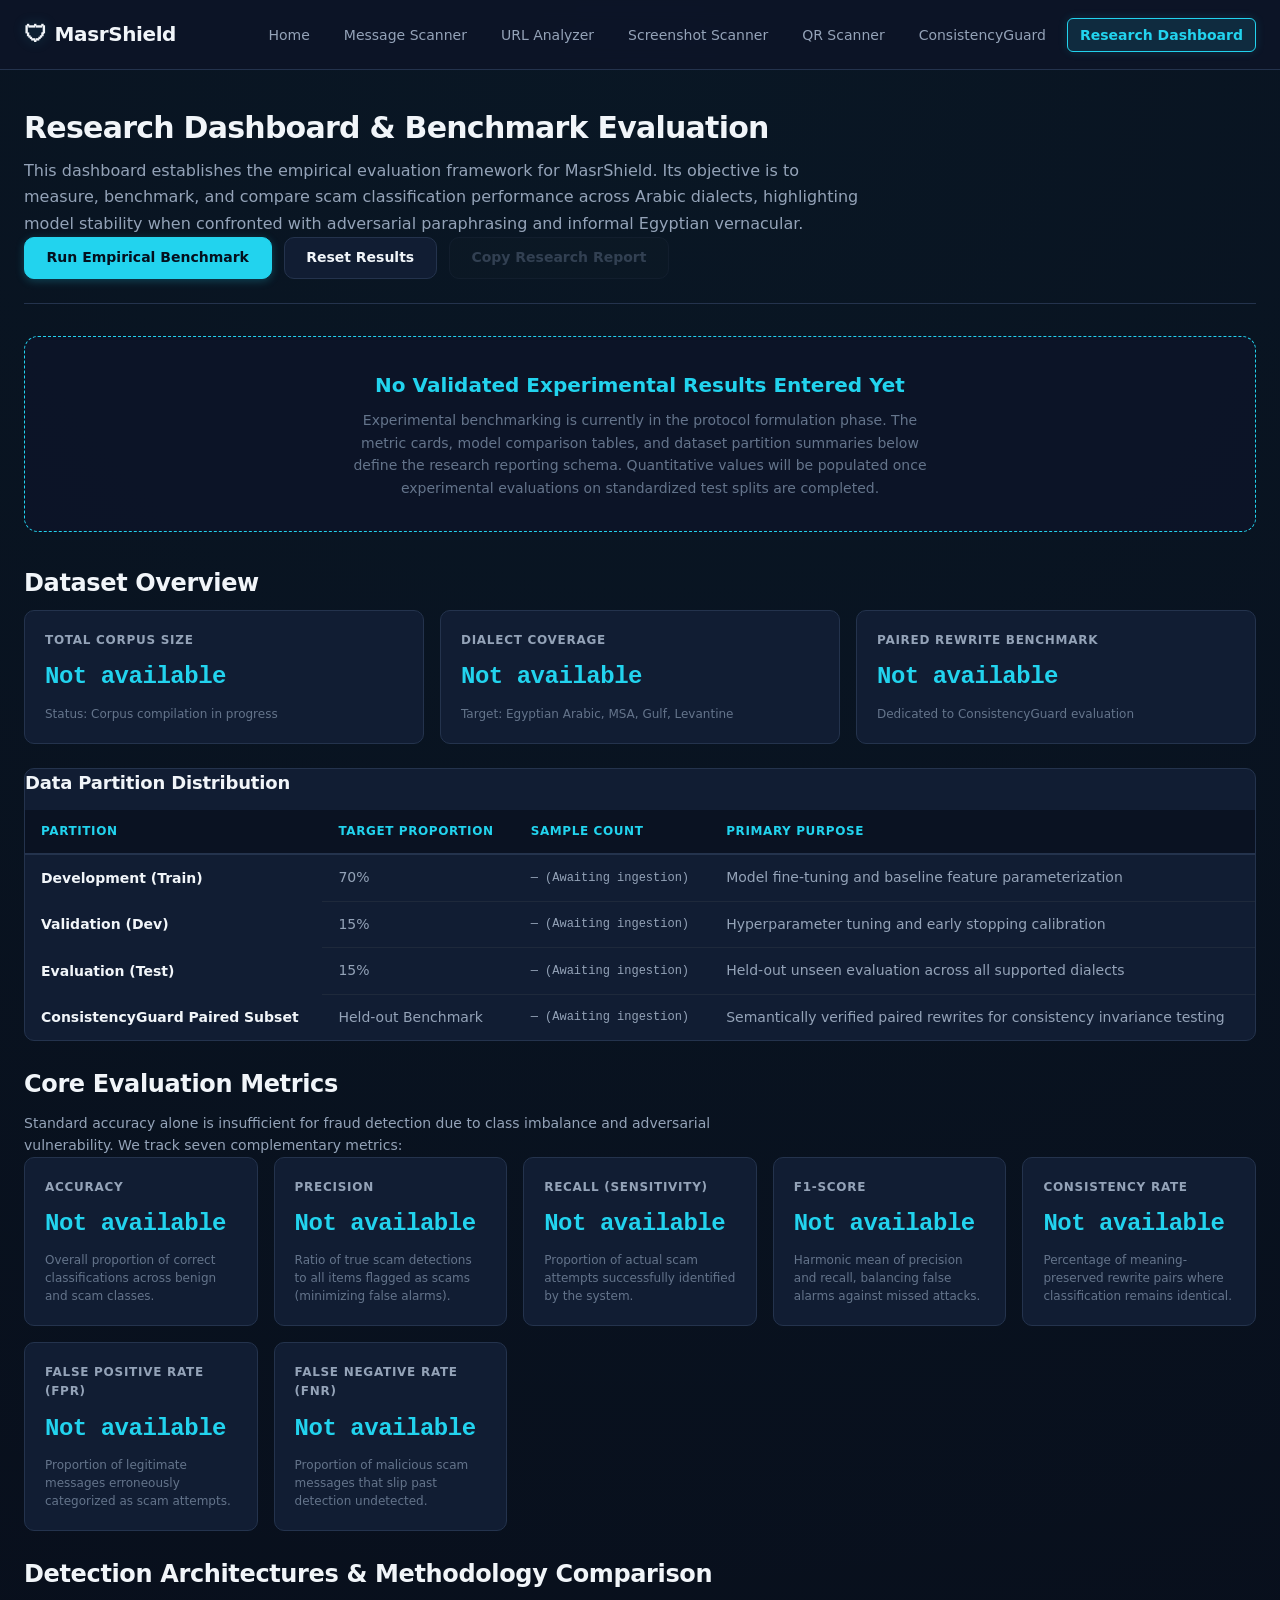
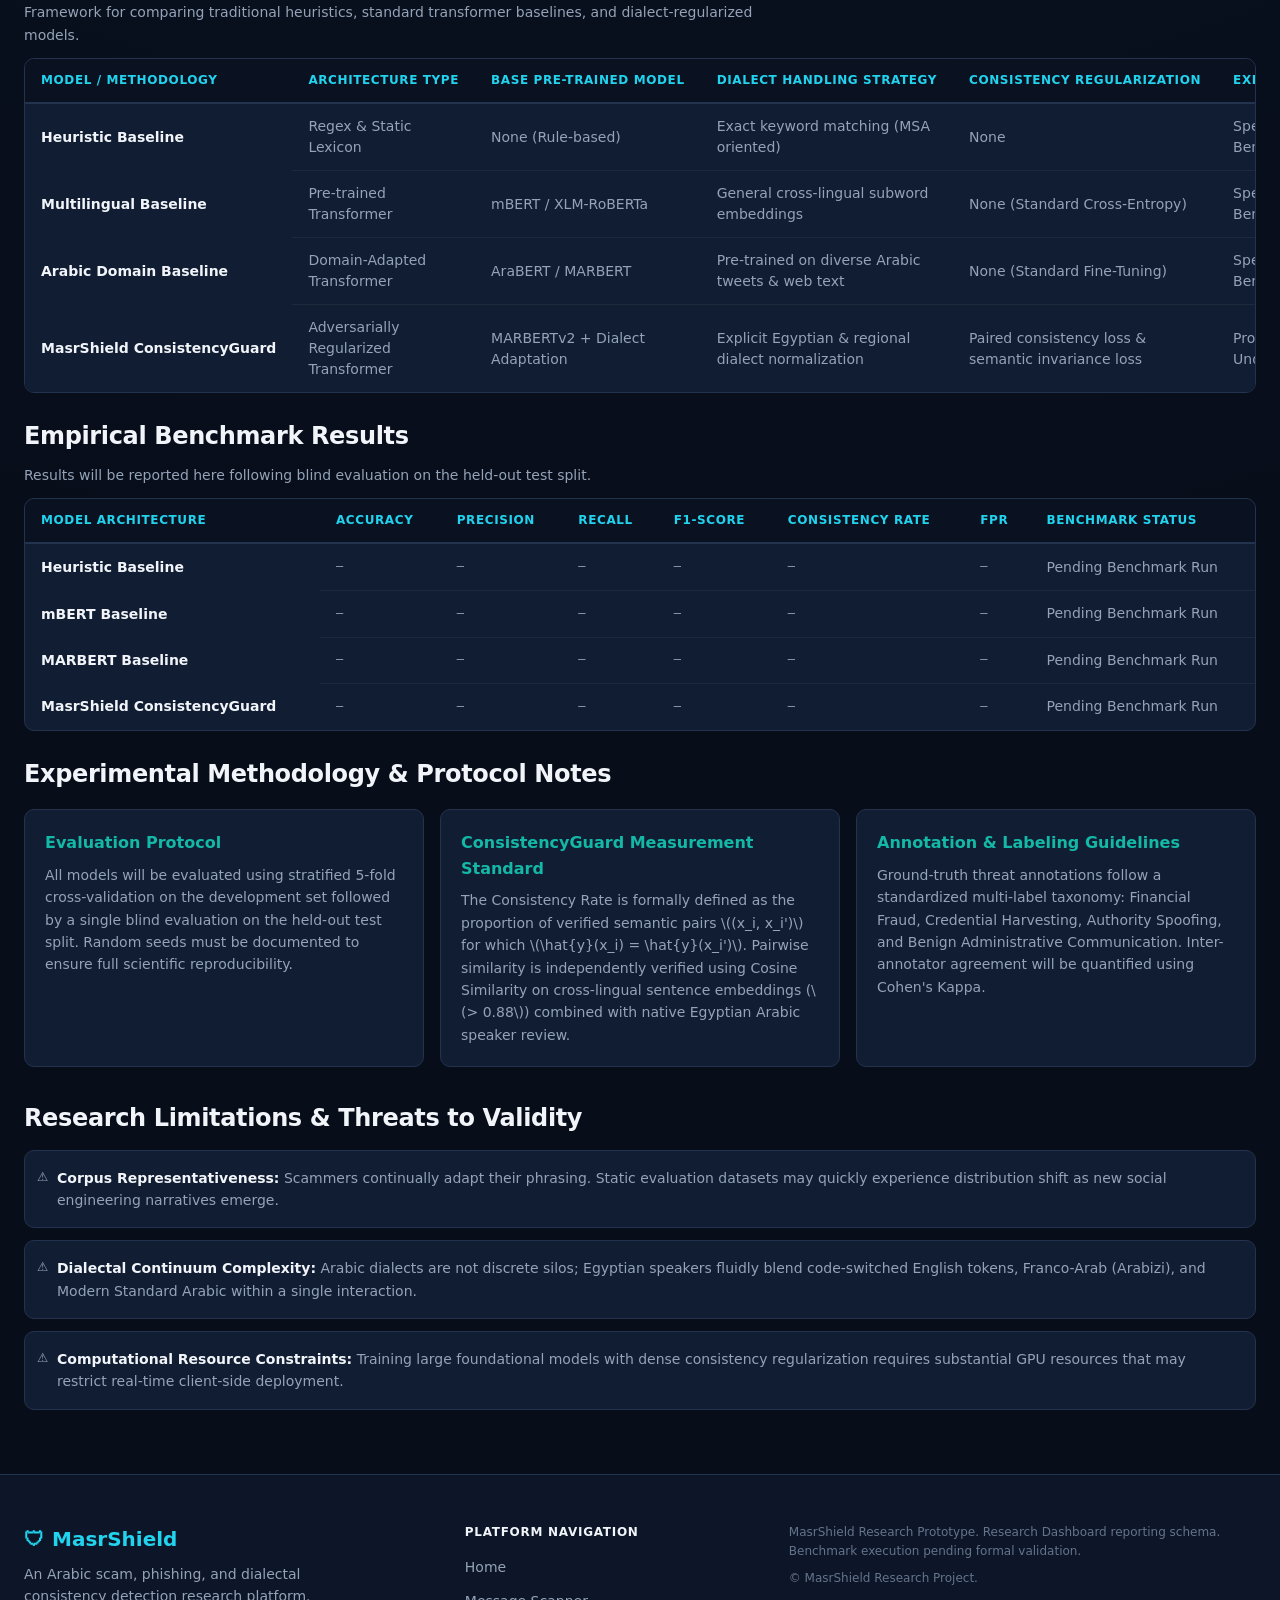
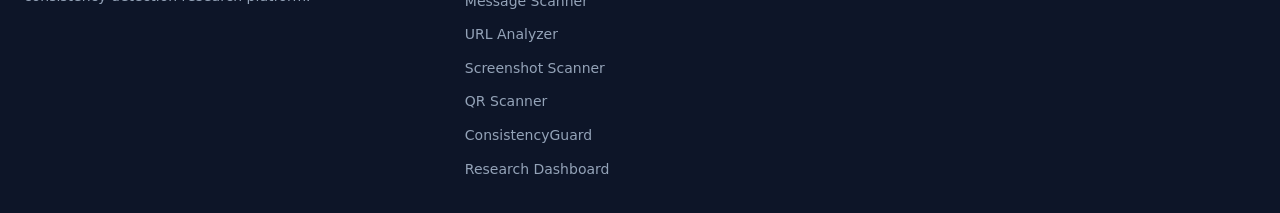
==== pages/research-dashboard.html @ e5937060 "Build and deploy MasrShield cybersecurity awareness platform" ====
<!DOCTYPE html>
<html lang="en" dir="ltr">
<head>
  <meta charset="UTF-8">
  <meta name="viewport" content="width=device-width, initial-scale=1.0">
  <title>Research Dashboard — MasrShield Research Platform</title>
  <meta name="description" content="Empirical evaluation benchmarks, dataset partition splits, dialectal consistency rates, and model comparisons for Arabic scam detection research.">
  <link rel="stylesheet" href="css/style.css">
  <link rel="stylesheet" href="css/responsive.css">
</head>
<body>
  <!-- Header and Primary Navigation -->
  <header class="site-header">
    <div class="header-container">
      <a href="index.html" class="site-logo">MasrShield</a>
      <nav class="main-navigation" aria-label="Main Navigation">
        <ul class="nav-list">
          <li class="nav-item"><a href="index.html" class="nav-link">Home</a></li>
          <li class="nav-item"><a href="message-scanner.html" class="nav-link">Message Scanner</a></li>
          <li class="nav-item"><a href="url-analyzer.html" class="nav-link">URL Analyzer</a></li>
          <li class="nav-item"><a href="screenshot-scanner.html" class="nav-link">Screenshot Scanner</a></li>
          <li class="nav-item"><a href="qr-scanner.html" class="nav-link">QR Scanner</a></li>
          <li class="nav-item"><a href="consistency-guard.html" class="nav-link">ConsistencyGuard</a></li>
          <li class="nav-item"><a href="research-dashboard.html" class="nav-link active" aria-current="page">Research Dashboard</a></li>
        </ul>
      </nav></div>
  </header>

  <!-- Main Content Landmark -->
  <main class="site-main" id="main-content">
    <div class="page-container">
      <!-- Page Header & Research Objective -->
      <header class="page-header">
        <h1 class="page-title">Research Dashboard &amp; Benchmark Evaluation</h1>
        <p class="page-intro">
          This dashboard establishes the empirical evaluation framework for MasrShield. Its objective is to measure, benchmark, and compare scam classification performance across Arabic dialects, highlighting model stability when confronted with adversarial paraphrasing and informal Egyptian vernacular.
        </p>
        <div class="dashboard-actions">
          <button type="button" id="run-benchmark-btn" class="btn btn-primary">Run Empirical Benchmark</button>
          <button type="button" id="reset-benchmark-btn" class="btn btn-secondary">Reset Results</button>
          <button type="button" id="copy-research-btn" class="btn btn-outline" disabled>Copy Research Report</button>
        </div>
      </header>

      <!-- Explicit Empty State Banner -->
      <div class="empty-state-card" id="dashboard-empty-state" role="status">
        <h2 class="empty-state-title">No Validated Experimental Results Entered Yet</h2>
        <p class="empty-state-description">
          Experimental benchmarking is currently in the protocol formulation phase. The metric cards, model comparison tables, and dataset partition summaries below define the research reporting schema. Quantitative values will be populated once experimental evaluations on standardized test splits are completed.
        </p>
      </div>

      <!-- Dataset Overview Section -->
      <section class="dataset-overview-section" aria-labelledby="dataset-heading">
        <h2 id="dataset-heading" class="section-title">Dataset Overview</h2>
        
        <div class="dataset-metrics-grid">
          <article class="metric-card">
            <h3 class="metric-label">Total Corpus Size</h3>
            <p class="metric-value" id="dataset-total-samples">— Samples</p>
            <p class="metric-status">Status: Corpus compilation in progress</p>
          </article>

          <article class="metric-card">
            <h3 class="metric-label">Dialect Coverage</h3>
            <p class="metric-value" id="dataset-dialect-count">— Dialect Categories</p>
            <p class="metric-note">Target: Egyptian Arabic, MSA, Gulf, Levantine</p>
          </article>

          <article class="metric-card">
            <h3 class="metric-label">Paired Rewrite Benchmark</h3>
            <p class="metric-value" id="dataset-paired-count">— Verified Pairs</p>
            <p class="metric-note">Dedicated to ConsistencyGuard evaluation</p>
          </article>
        </div>

        <!-- Dataset Split Summary Table -->
        <div class="split-table-container">
          <h3 class="subsection-title">Data Partition Distribution</h3>
          <table class="data-table" id="dataset-split-table">
            <caption class="sr-only">Corpus partition distribution across training, validation, and testing splits</caption>
            <thead>
              <tr>
                <th scope="col">Partition</th>
                <th scope="col">Target Proportion</th>
                <th scope="col">Sample Count</th>
                <th scope="col">Primary Purpose</th>
              </tr>
            </thead>
            <tbody>
              <tr>
                <th scope="row">Development (Train)</th>
                <td>70%</td>
                <td class="placeholder-cell" id="train-count">— (Awaiting ingestion)</td>
                <td>Model fine-tuning and baseline feature parameterization</td>
              </tr>
              <tr>
                <th scope="row">Validation (Dev)</th>
                <td>15%</td>
                <td class="placeholder-cell" id="val-count">— (Awaiting ingestion)</td>
                <td>Hyperparameter tuning and early stopping calibration</td>
              </tr>
              <tr>
                <th scope="row">Evaluation (Test)</th>
                <td>15%</td>
                <td class="placeholder-cell" id="test-count">— (Awaiting ingestion)</td>
                <td>Held-out unseen evaluation across all supported dialects</td>
              </tr>
              <tr>
                <th scope="row">ConsistencyGuard Paired Subset</th>
                <td>Held-out Benchmark</td>
                <td class="placeholder-cell" id="consistency-set-count">— (Awaiting ingestion)</td>
                <td>Semantically verified paired rewrites for consistency invariance testing</td>
              </tr>
            </tbody>
          </table>
        </div>
      </section>

      <!-- Evaluation Metrics Section -->
      <section class="evaluation-metrics-section" aria-labelledby="metrics-heading">
        <h2 id="metrics-heading" class="section-title">Core Evaluation Metrics</h2>
        <p class="section-note">
          Standard accuracy alone is insufficient for fraud detection due to class imbalance and adversarial vulnerability. We track seven complementary metrics:
        </p>

        <div class="metrics-grid">
          <!-- Metric 1: Accuracy -->
          <article class="metric-card" id="card-accuracy">
            <h3 class="metric-label">Accuracy</h3>
            <p class="metric-value" id="metric-accuracy">— %</p>
            <p class="metric-description">Overall proportion of correct classifications across benign and scam classes.</p>
          </article>

          <!-- Metric 2: Precision -->
          <article class="metric-card" id="card-precision">
            <h3 class="metric-label">Precision</h3>
            <p class="metric-value" id="metric-precision">— %</p>
            <p class="metric-description">Ratio of true scam detections to all items flagged as scams (minimizing false alarms).</p>
          </article>

          <!-- Metric 3: Recall -->
          <article class="metric-card" id="card-recall">
            <h3 class="metric-label">Recall (Sensitivity)</h3>
            <p class="metric-value" id="metric-recall">— %</p>
            <p class="metric-description">Proportion of actual scam attempts successfully identified by the system.</p>
          </article>

          <!-- Metric 4: F1-Score -->
          <article class="metric-card" id="card-f1">
            <h3 class="metric-label">F1-Score</h3>
            <p class="metric-value" id="metric-f1">—</p>
            <p class="metric-description">Harmonic mean of precision and recall, balancing false alarms against missed attacks.</p>
          </article>

          <!-- Metric 5: Consistency Rate -->
          <article class="metric-card" id="card-consistency-rate">
            <h3 class="metric-label">Consistency Rate</h3>
            <p class="metric-value" id="metric-consistency-rate">— %</p>
            <p class="metric-description">Percentage of meaning-preserved rewrite pairs where classification remains identical.</p>
          </article>

          <!-- Metric 6: False Positive Rate -->
          <article class="metric-card" id="card-fpr">
            <h3 class="metric-label">False Positive Rate (FPR)</h3>
            <p class="metric-value" id="metric-fpr">— %</p>
            <p class="metric-description">Proportion of legitimate messages erroneously categorized as scam attempts.</p>
          </article>

          <!-- Metric 7: False Negative Rate -->
          <article class="metric-card" id="card-fnr">
            <h3 class="metric-label">False Negative Rate (FNR)</h3>
            <p class="metric-value" id="metric-fnr">— %</p>
            <p class="metric-description">Proportion of malicious scam messages that slip past detection undetected.</p>
          </article>
        </div>
      </section>

      <!-- Baseline vs Improved Methods Section -->
      <section class="models-comparison-section" aria-labelledby="models-heading">
        <h2 id="models-heading" class="section-title">Detection Architectures &amp; Methodology Comparison</h2>
        <p class="section-note">
          Framework for comparing traditional heuristics, standard transformer baselines, and dialect-regularized models.
        </p>

        <div class="table-responsive">
          <table class="data-table" id="models-architecture-table">
            <caption class="sr-only">Comparison of detection architectures, dialect strategies, and experimental status</caption>
            <thead>
              <tr>
                <th scope="col">Model / Methodology</th>
                <th scope="col">Architecture Type</th>
                <th scope="col">Base Pre-trained Model</th>
                <th scope="col">Dialect Handling Strategy</th>
                <th scope="col">Consistency Regularization</th>
                <th scope="col">Experimental Status</th>
              </tr>
            </thead>
            <tbody>
              <tr>
                <th scope="row">Heuristic Baseline</th>
                <td>Regex &amp; Static Lexicon</td>
                <td>None (Rule-based)</td>
                <td>Exact keyword matching (MSA oriented)</td>
                <td>None</td>
                <td>Specified (Awaiting Benchmark)</td>
              </tr>
              <tr>
                <th scope="row">Multilingual Baseline</th>
                <td>Pre-trained Transformer</td>
                <td>mBERT / XLM-RoBERTa</td>
                <td>General cross-lingual subword embeddings</td>
                <td>None (Standard Cross-Entropy)</td>
                <td>Specified (Awaiting Benchmark)</td>
              </tr>
              <tr>
                <th scope="row">Arabic Domain Baseline</th>
                <td>Domain-Adapted Transformer</td>
                <td>AraBERT / MARBERT</td>
                <td>Pre-trained on diverse Arabic tweets &amp; web text</td>
                <td>None (Standard Fine-Tuning)</td>
                <td>Specified (Awaiting Benchmark)</td>
              </tr>
              <tr>
                <th scope="row">MasrShield ConsistencyGuard</th>
                <td>Adversarially Regularized Transformer</td>
                <td>MARBERTv2 + Dialect Adaptation</td>
                <td>Explicit Egyptian &amp; regional dialect normalization</td>
                <td>Paired consistency loss &amp; semantic invariance loss</td>
                <td>Prototype Architecture Under Evaluation</td>
              </tr>
            </tbody>
          </table>
        </div>
      </section>

      <!-- Experimental Benchmark Results Table -->
      <section class="benchmark-results-section" aria-labelledby="benchmark-heading">
        <h2 id="benchmark-heading" class="section-title">Empirical Benchmark Results</h2>
        <p class="section-note">
          Results will be reported here following blind evaluation on the held-out test split.
        </p>

        <div class="table-responsive">
          <table class="data-table" id="benchmark-results-table">
            <caption class="sr-only">Empirical benchmark test results across evaluated models</caption>
            <thead>
              <tr>
                <th scope="col">Model Architecture</th>
                <th scope="col">Accuracy</th>
                <th scope="col">Precision</th>
                <th scope="col">Recall</th>
                <th scope="col">F1-Score</th>
                <th scope="col">Consistency Rate</th>
                <th scope="col">FPR</th>
                <th scope="col">Benchmark Status</th>
              </tr>
            </thead>
            <tbody>
              <tr>
                <th scope="row">Heuristic Baseline</th>
                <td class="placeholder-cell">—</td>
                <td class="placeholder-cell">—</td>
                <td class="placeholder-cell">—</td>
                <td class="placeholder-cell">—</td>
                <td class="placeholder-cell">—</td>
                <td class="placeholder-cell">—</td>
                <td>Pending Benchmark Run</td>
              </tr>
              <tr>
                <th scope="row">mBERT Baseline</th>
                <td class="placeholder-cell">—</td>
                <td class="placeholder-cell">—</td>
                <td class="placeholder-cell">—</td>
                <td class="placeholder-cell">—</td>
                <td class="placeholder-cell">—</td>
                <td class="placeholder-cell">—</td>
                <td>Pending Benchmark Run</td>
              </tr>
              <tr>
                <th scope="row">MARBERT Baseline</th>
                <td class="placeholder-cell">—</td>
                <td class="placeholder-cell">—</td>
                <td class="placeholder-cell">—</td>
                <td class="placeholder-cell">—</td>
                <td class="placeholder-cell">—</td>
                <td class="placeholder-cell">—</td>
                <td>Pending Benchmark Run</td>
              </tr>
              <tr>
                <th scope="row">MasrShield ConsistencyGuard</th>
                <td class="placeholder-cell">—</td>
                <td class="placeholder-cell">—</td>
                <td class="placeholder-cell">—</td>
                <td class="placeholder-cell">—</td>
                <td class="placeholder-cell">—</td>
                <td class="placeholder-cell">—</td>
                <td>Pending Benchmark Run</td>
              </tr>
            </tbody>
          </table>
        </div>
      </section>

      <!-- Experimental Notes Section -->
      <section class="experimental-notes-section" aria-labelledby="notes-heading">
        <h2 id="notes-heading" class="section-title">Experimental Methodology &amp; Protocol Notes</h2>
        <div class="notes-content">
          <article class="note-card">
            <h3 class="note-title">Evaluation Protocol</h3>
            <p class="note-text">
              All models will be evaluated using stratified 5-fold cross-validation on the development set followed by a single blind evaluation on the held-out test split. Random seeds must be documented to ensure full scientific reproducibility.
            </p>
          </article>
          <article class="note-card">
            <h3 class="note-title">ConsistencyGuard Measurement Standard</h3>
            <p class="note-text">
              The Consistency Rate is formally defined as the proportion of verified semantic pairs \((x_i, x_i')\) for which \(\hat{y}(x_i) = \hat{y}(x_i')\). Pairwise similarity is independently verified using Cosine Similarity on cross-lingual sentence embeddings (\(> 0.88\)) combined with native Egyptian Arabic speaker review.
            </p>
          </article>
          <article class="note-card">
            <h3 class="note-title">Annotation &amp; Labeling Guidelines</h3>
            <p class="note-text">
              Ground-truth threat annotations follow a standardized multi-label taxonomy: Financial Fraud, Credential Harvesting, Authority Spoofing, and Benign Administrative Communication. Inter-annotator agreement will be quantified using Cohen's Kappa.
            </p>
          </article>
        </div>
      </section>

      <!-- Limitations Section -->
      <section class="limitations-section" aria-labelledby="dashboard-limitations-heading">
        <h2 id="dashboard-limitations-heading" class="section-title">Research Limitations &amp; Threats to Validity</h2>
        <ul class="limitations-list">
          <li>
            <strong>Corpus Representativeness:</strong> Scammers continually adapt their phrasing. Static evaluation datasets may quickly experience distribution shift as new social engineering narratives emerge.
          </li>
          <li>
            <strong>Dialectal Continuum Complexity:</strong> Arabic dialects are not discrete silos; Egyptian speakers fluidly blend code-switched English tokens, Franco-Arab (Arabizi), and Modern Standard Arabic within a single interaction.
          </li>
          <li>
            <strong>Computational Resource Constraints:</strong> Training large foundational models with dense consistency regularization requires substantial GPU resources that may restrict real-time client-side deployment.
          </li>
        </ul>
      </section>
    </div>
  </main>

  <!-- Global Footer -->
  <footer class="site-footer">
    <div class="footer-container">
      <div class="footer-brand">
        <p class="footer-logo">MasrShield</p>
        <p class="footer-tagline">
          An Arabic scam, phishing, and dialectal consistency detection research platform.
        </p>
      </div>

      <nav class="footer-navigation" aria-label="Footer Navigation">
        <h3 class="footer-heading">Platform Navigation</h3>
        <ul class="footer-nav-list">
          <li><a href="index.html" class="footer-link">Home</a></li>
          <li><a href="message-scanner.html" class="footer-link">Message Scanner</a></li>
          <li><a href="url-analyzer.html" class="footer-link">URL Analyzer</a></li>
          <li><a href="screenshot-scanner.html" class="footer-link">Screenshot Scanner</a></li>
          <li><a href="qr-scanner.html" class="footer-link">QR Scanner</a></li>
          <li><a href="consistency-guard.html" class="footer-link">ConsistencyGuard</a></li>
          <li><a href="research-dashboard.html" class="footer-link">Research Dashboard</a></li>
        </ul>
      </nav>

      <div class="footer-meta">
        <p class="disclaimer-text">
          MasrShield Research Prototype. Research Dashboard reporting schema. Benchmark execution pending formal validation.
        </p>
        <p class="copyright-text">
          &copy; MasrShield Research Project.
        </p>
      </div>
    </div>
  </footer>
  <!-- Research Dashboard Scripts -->
  <script src="js/clipboard.js" defer></script>
  <script src="js/riskEngine.js" defer></script>
  <script src="js/researchDashboard.js" defer></script>
<script src="js/app.js" defer></script>
</body>
</html>
---- pages/css/style.css ----
/* ==========================================================================
   MasrShield — Design System & Global Stylesheet
   Architecture: Pure CSS3 (No Frameworks, No JS)
   Aesthetic: Cybersecurity Research Platform / Dark Mode
   ========================================================================== */

/* --------------------------------------------------------------------------
   1. Design Tokens (:root)
   -------------------------------------------------------------------------- */
:root {
  /* Surface & Background Palette */
  --bg-main: #080D1A;
  --bg-secondary: #0D1528;
  --bg-card: #111D33;
  --bg-card-hover: #16243E;
  --bg-input: #0A1222;
  --bg-overlay: rgba(8, 13, 26, 0.85);

  /* Primary Cyber Accents (Electric Cyan & Blue) */
  --accent-primary: #22D3EE;
  --accent-primary-hover: #38BDF8;
  --accent-primary-active: #06B6D4;
  --accent-primary-dim: rgba(34, 211, 238, 0.12);
  --accent-primary-glow: rgba(34, 211, 238, 0.25);

  /* Secondary Accent (Deep Teal) */
  --accent-secondary: #14B8A6;
  --accent-secondary-hover: #2DD4BF;
  --accent-secondary-dim: rgba(20, 184, 166, 0.12);

  /* Typography Palette */
  --text-main: #F1F5F9;
  --text-muted: #94A3B8;
  --text-dim: #64748B;
  --text-inverse: #04101E;

  /* Border & Divider Palette */
  --border-color: #24334D;
  --border-subtle: #1E293B;
  --border-glow: rgba(34, 211, 238, 0.35);

  /* Semantic Status Accents */
  --warning-accent: #F59E0B;
  --warning-bg: rgba(245, 158, 11, 0.08);
  --warning-border: rgba(245, 158, 11, 0.3);

  --danger-accent: #F87171;
  --danger-bg: rgba(248, 113, 113, 0.08);
  --danger-border: rgba(248, 113, 113, 0.3);

  --success-accent: #34D399;
  --success-bg: rgba(52, 211, 153, 0.08);
  --success-border: rgba(52, 211, 153, 0.3);

  --info-accent: #38BDF8;
  --info-bg: rgba(56, 189, 248, 0.08);
  --info-border: rgba(56, 189, 248, 0.25);

  /* Font Families */
  --font-sans: system-ui, -apple-system, BlinkMacSystemFont, "Segoe UI", Roboto, "Noto Sans Arabic", "Segoe UI Arabic", Helvetica, Arial, sans-serif;
  --font-mono: "Cascadia Code", "Fira Code", Consolas, "Courier New", monospace;

  /* Type Scale */
  --text-xs: 0.75rem;
  --text-sm: 0.875rem;
  --text-base: 1rem;
  --text-lg: 1.125rem;
  --text-xl: 1.25rem;
  --text-2xl: 1.5rem;
  --text-3xl: 1.875rem;
  --text-4xl: 2.25rem;

  /* Spacing Scale */
  --space-1: 0.25rem;
  --space-2: 0.5rem;
  --space-3: 0.75rem;
  --space-4: 1rem;
  --space-5: 1.25rem;
  --space-6: 1.5rem;
  --space-8: 2rem;
  --space-10: 2.5rem;
  --space-12: 3rem;
  --space-16: 4rem;

  /* Shape & Radius */
  --radius-sm: 6px;
  --radius-md: 10px;
  --radius-lg: 14px;
  --radius-xl: 20px;
  --radius-full: 9999px;

  /* Shadows & Glows */
  --shadow-sm: 0 1px 3px rgba(0, 0, 0, 0.4);
  --shadow-md: 0 4px 12px rgba(0, 0, 0, 0.5);
  --shadow-lg: 0 10px 25px rgba(0, 0, 0, 0.6);
  --glow-cyan: 0 0 20px rgba(34, 211, 238, 0.15);
  --glow-cyan-hover: 0 0 25px rgba(34, 211, 238, 0.28);

  /* Transitions */
  --transition-fast: 0.15s ease;
  --transition-base: 0.25s ease;
  --transition-smooth: 0.35s cubic-bezier(0.16, 1, 0.3, 1);

  /* Container Max Width */
  --container-max: 1200px;
}

/* --------------------------------------------------------------------------
   2. Reset & Base Styles
   -------------------------------------------------------------------------- */
*,
*::before,
*::after {
  box-sizing: border-box;
  margin: 0;
  padding: 0;
}

html {
  scroll-behavior: smooth;
  font-size: 16px;
  color-scheme: dark;
}

body {
  background-color: var(--bg-main);
  background-image: radial-gradient(circle at 50% 0%, rgba(34, 211, 238, 0.05) 0%, transparent 65%);
  background-repeat: no-repeat;
  color: var(--text-main);
  font-family: var(--font-sans);
  line-height: 1.6;
  min-height: 100vh;
  display: flex;
  flex-direction: column;
  -webkit-font-smoothing: antialiased;
  -moz-osx-font-smoothing: grayscale;
}

/* Accessible Screen Reader Only Utility */
.sr-only {
  position: absolute;
  width: 1px;
  height: 1px;
  padding: 0;
  margin: -1px;
  overflow: hidden;
  clip: rect(0, 0, 0, 0);
  white-space: nowrap;
  border: 0;
}

/* Code & Monospace Formatting */
code {
  font-family: var(--font-mono);
  background-color: var(--bg-input);
  color: var(--accent-primary);
  padding: 0.15em 0.45em;
  border-radius: var(--radius-sm);
  font-size: 0.88em;
  border: 1px solid var(--border-color);
}

/* Accessible Focus Outlines */
:focus-visible {
  outline: 2px solid var(--accent-primary);
  outline-offset: 3px;
}

/* --------------------------------------------------------------------------
   3. Site Header & Primary Navigation
   -------------------------------------------------------------------------- */
.site-header {
  background-color: rgba(13, 21, 40, 0.95);
  backdrop-filter: blur(10px);
  -webkit-backdrop-filter: blur(10px);
  border-bottom: 1px solid var(--border-color);
  position: sticky;
  top: 0;
  z-index: 100;
  width: 100%;
}

.header-container {
  max-width: var(--container-max);
  margin: 0 auto;
  padding: var(--space-4) var(--space-6);
  display: flex;
  align-items: center;
  justify-content: space-between;
  gap: var(--space-6);
}

/* Text Logo */
.site-logo {
  font-size: var(--text-xl);
  font-weight: 700;
  color: var(--text-main);
  text-decoration: none;
  letter-spacing: -0.02em;
  display: inline-flex;
  align-items: center;
  gap: var(--space-2);
  transition: color var(--transition-fast), text-shadow var(--transition-fast);
}

.site-logo::before {
  content: "🛡";
  font-size: 1.15em;
  filter: drop-shadow(0 0 6px var(--accent-primary-glow));
}

.site-logo:hover {
  color: var(--accent-primary);
  text-shadow: 0 0 12px var(--accent-primary-glow);
}

/* Navigation Links */
.main-navigation {
  display: flex;
  align-items: center;
}

.nav-list {
  display: flex;
  align-items: center;
  gap: var(--space-2);
  list-style: none;
}

.nav-link {
  color: var(--text-muted);
  text-decoration: none;
  font-size: var(--text-sm);
  font-weight: 500;
  padding: var(--space-2) var(--space-3);
  border-radius: var(--radius-sm);
  border: 1px solid transparent;
  transition: all var(--transition-fast);
  white-space: nowrap;
}

.nav-link:hover {
  color: var(--text-main);
  background-color: var(--accent-primary-dim);
  border-color: rgba(34, 211, 238, 0.25);
}

.nav-link.active,
.nav-link[aria-current="page"] {
  color: var(--accent-primary);
  background-color: var(--accent-primary-dim);
  border-color: var(--accent-primary);
  font-weight: 600;
  box-shadow: 0 0 10px rgba(34, 211, 238, 0.15);
}

/* --------------------------------------------------------------------------
   4. Main Content Layout & Containers
   -------------------------------------------------------------------------- */
.site-main {
  flex: 1 0 auto;
  padding: var(--space-8) 0 var(--space-12) 0;
  width: 100%;
}

.page-container {
  max-width: var(--container-max);
  margin: 0 auto;
  padding: 0 var(--space-6);
}

/* Page Header Block */
.page-header {
  margin-bottom: var(--space-8);
  padding-bottom: var(--space-6);
  border-bottom: 1px solid var(--border-color);
  position: relative;
}

.page-title {
  font-size: var(--text-3xl);
  font-weight: 700;
  color: var(--text-main);
  letter-spacing: -0.025em;
  margin-bottom: var(--space-3);
  line-height: 1.2;
}

.page-intro {
  font-size: var(--text-base);
  color: var(--text-muted);
  max-width: 840px;
  line-height: 1.65;
}

/* Section Headings */
.section-header {
  margin-bottom: var(--space-6);
}

.section-title {
  font-size: var(--text-2xl);
  font-weight: 600;
  color: var(--text-main);
  letter-spacing: -0.015em;
  margin-bottom: var(--space-2);
}

.section-subtitle,
.section-note {
  font-size: var(--text-sm);
  color: var(--text-muted);
  max-width: 760px;
  line-height: 1.6;
}

.subsection-title {
  font-size: var(--text-lg);
  font-weight: 600;
  color: var(--text-main);
  margin-bottom: var(--space-3);
  letter-spacing: -0.01em;
}

.section-subhead {
  display: flex;
  justify-content: space-between;
  align-items: center;
  margin-bottom: var(--space-4);
  flex-wrap: wrap;
  gap: var(--space-3);
}

/* --------------------------------------------------------------------------
   5. Buttons & Action Links
   -------------------------------------------------------------------------- */
.btn {
  display: inline-flex;
  align-items: center;
  justify-content: center;
  gap: var(--space-2);
  font-family: inherit;
  font-size: var(--text-sm);
  font-weight: 600;
  padding: 0.65rem 1.35rem;
  border-radius: var(--radius-md);
  text-decoration: none;
  cursor: pointer;
  border: 1px solid transparent;
  transition: all var(--transition-base);
  line-height: 1.4;
  white-space: nowrap;
}

/* Primary Button (Electric Cyan) */
.btn-primary {
  background-color: var(--accent-primary);
  color: var(--text-inverse);
  border-color: var(--accent-primary);
  box-shadow: 0 2px 8px rgba(34, 211, 238, 0.25);
}

.btn-primary:hover {
  background-color: var(--accent-primary-hover);
  border-color: var(--accent-primary-hover);
  box-shadow: var(--glow-cyan-hover);
  transform: translateY(-1px);
}

.btn-primary:active {
  background-color: var(--accent-primary-active);
  transform: translateY(0);
  box-shadow: none;
}

/* Secondary Button (Dark Navy with Teal Accent) */
.btn-secondary {
  background-color: var(--bg-card);
  color: var(--text-main);
  border-color: var(--border-color);
}

.btn-secondary:hover {
  background-color: var(--bg-card-hover);
  border-color: var(--accent-secondary);
  color: var(--accent-secondary);
  transform: translateY(-1px);
}

.btn-secondary:active {
  transform: translateY(0);
}

/* Outline Button */
.btn-outline {
  background-color: transparent;
  color: var(--text-muted);
  border-color: var(--border-color);
}

.btn-outline:hover:not(:disabled) {
  color: var(--accent-primary);
  border-color: var(--accent-primary);
  background-color: var(--accent-primary-dim);
}

/* Disabled State */
.btn:disabled,
button:disabled {
  opacity: 0.45;
  cursor: not-allowed;
  pointer-events: none;
  transform: none;
  box-shadow: none;
  border-color: var(--border-subtle);
  color: var(--text-dim);
  background-color: rgba(255, 255, 255, 0.02);
}

/* Action Container Groups */
.form-actions,
.hero-actions,
.report-actions,
.extracted-actions,
.payload-actions,
.dashboard-actions,
.research-links {
  display: flex;
  gap: var(--space-3);
  align-items: center;
  flex-wrap: wrap;
}

/* --------------------------------------------------------------------------
   6. Form Controls & Inputs
   -------------------------------------------------------------------------- */
.scanner-form {
  display: flex;
  flex-direction: column;
}

.form-group {
  margin-bottom: var(--space-5);
  display: flex;
  flex-direction: column;
  gap: var(--space-2);
}

.form-label {
  font-size: var(--text-sm);
  font-weight: 600;
  color: var(--text-main);
  display: block;
}

.form-input,
.form-textarea,
.form-select {
  background-color: var(--bg-input);
  color: var(--text-main);
  border: 1px solid var(--border-color);
  border-radius: var(--radius-md);
  font-family: inherit;
  font-size: var(--text-base);
  padding: 0.75rem 1rem;
  width: 100%;
  transition: border-color var(--transition-fast), box-shadow var(--transition-fast);
}

.form-input:focus,
.form-textarea:focus,
.form-select:focus {
  outline: none;
  border-color: var(--accent-primary);
  box-shadow: 0 0 0 3px var(--accent-primary-dim);
}

.form-input::placeholder,
.form-textarea::placeholder {
  color: var(--text-dim);
  font-size: var(--text-sm);
}

.form-textarea {
  resize: vertical;
  min-height: 140px;
  line-height: 1.6;
}

.form-textarea[readonly] {
  background-color: rgba(10, 18, 34, 0.6);
  color: var(--text-muted);
  cursor: default;
}

.form-select {
  cursor: pointer;
  appearance: auto;
}

.form-help-text {
  font-size: var(--text-xs);
  color: var(--text-muted);
  line-height: 1.5;
}

.form-help-text strong {
  color: var(--warning-accent);
}

/* Accessible File Input */
.form-file-input {
  background-color: var(--bg-input);
  border: 1px dashed var(--border-color);
  border-radius: var(--radius-md);
  padding: var(--space-3) var(--space-4);
  color: var(--text-muted);
  font-size: var(--text-sm);
  width: 100%;
  cursor: pointer;
  transition: border-color var(--transition-fast);
}

.form-file-input:hover {
  border-color: var(--accent-primary);
}

.form-file-input::file-selector-button {
  background: var(--bg-card);
  color: var(--accent-primary);
  border: 1px solid var(--border-color);
  padding: 0.45rem 0.95rem;
  border-radius: var(--radius-sm);
  margin-right: var(--space-3);
  cursor: pointer;
  font-weight: 600;
  font-family: inherit;
  font-size: var(--text-xs);
  transition: all var(--transition-fast);
}

.form-file-input::file-selector-button:hover {
  background: var(--accent-primary-dim);
  border-color: var(--accent-primary);
}

/* Fieldset & Legend Styling */
.metadata-fieldset {
  border: 1px solid var(--border-color);
  border-radius: var(--radius-md);
  padding: var(--space-5);
  background-color: rgba(17, 29, 51, 0.4);
  margin-bottom: var(--space-6);
}

.fieldset-legend {
  font-size: var(--text-sm);
  font-weight: 600;
  color: var(--accent-primary);
  padding: 0 var(--space-2);
}

.metadata-grid {
  display: grid;
  grid-template-columns: repeat(auto-fit, minmax(220px, 1fr));
  gap: var(--space-4);
  margin-top: var(--space-3);
}

/* --------------------------------------------------------------------------
   7. Panels, Cards & Sections
   -------------------------------------------------------------------------- */
.scanner-input-section,
.upload-section,
.qr-upload-section,
.consistency-input-section,
.extracted-text-section,
.qr-content-section,
.qr-url-analysis-section {
  background-color: var(--bg-card);
  border: 1px solid var(--border-color);
  border-radius: var(--radius-lg);
  padding: var(--space-6);
  margin-bottom: var(--space-8);
  box-shadow: var(--shadow-sm);
}

.results-section {
  background-color: var(--bg-secondary);
  border: 1px solid var(--border-color);
  border-radius: var(--radius-lg);
  padding: var(--space-6);
  margin-bottom: var(--space-8);
  box-shadow: var(--shadow-md);
  position: relative;
}

.results-header {
  display: flex;
  justify-content: space-between;
  align-items: center;
  margin-bottom: var(--space-6);
  padding-bottom: var(--space-4);
  border-bottom: 1px solid var(--border-color);
  flex-wrap: wrap;
  gap: var(--space-4);
}

/* Image & QR Preview Boxes */
.preview-container {
  margin-bottom: var(--space-5);
}

.image-preview-box {
  min-height: 180px;
  background-color: var(--bg-input);
  border: 1px dashed var(--border-color);
  border-radius: var(--radius-md);
  display: flex;
  align-items: center;
  justify-content: center;
  padding: var(--space-6);
  margin-top: var(--space-2);
  text-align: center;
}

/* --------------------------------------------------------------------------
   8. Empty States & Metric Placeholders
   -------------------------------------------------------------------------- */
.empty-state-card {
  background-color: rgba(10, 18, 34, 0.7);
  border: 1px dashed var(--border-color);
  border-radius: var(--radius-md);
  padding: var(--space-8) var(--space-6);
  text-align: center;
  margin-bottom: var(--space-6);
}

.empty-state-title {
  font-size: var(--text-lg);
  font-weight: 600;
  color: var(--text-muted);
  margin-bottom: var(--space-2);
}

.empty-state-description,
.empty-state-text {
  font-size: var(--text-sm);
  color: var(--text-dim);
  max-width: 580px;
  margin: 0 auto;
  line-height: 1.6;
}

/* Metric Display Grids */
.evaluation-summary-grid,
.dataset-metrics-grid,
.metrics-grid {
  display: grid;
  grid-template-columns: repeat(auto-fit, minmax(220px, 1fr));
  gap: var(--space-4);
  margin-bottom: var(--space-6);
}

.metric-card {
  background-color: var(--bg-card);
  border: 1px solid var(--border-color);
  border-radius: var(--radius-md);
  padding: var(--space-5);
  display: flex;
  flex-direction: column;
  justify-content: space-between;
  transition: border-color var(--transition-fast), box-shadow var(--transition-fast);
}

.metric-card:hover {
  border-color: rgba(34, 211, 238, 0.35);
  box-shadow: var(--shadow-sm);
}

.metric-label {
  font-size: var(--text-xs);
  text-transform: uppercase;
  letter-spacing: 0.06em;
  color: var(--text-muted);
  margin-bottom: var(--space-2);
  font-weight: 600;
}

.metric-value {
  font-size: var(--text-2xl);
  font-weight: 700;
  color: var(--accent-primary);
  font-family: var(--font-mono);
  margin-bottom: var(--space-2);
  letter-spacing: -0.02em;
}

.classification-badge {
  display: inline-block;
  padding: 0.25rem 0.75rem;
  border-radius: var(--radius-full);
  font-size: var(--text-sm);
  font-weight: 600;
  background-color: rgba(148, 163, 184, 0.12);
  color: var(--text-muted);
  border: 1px solid var(--border-color);
  font-family: var(--font-sans);
  width: fit-content;
}

.metric-status,
.metric-note,
.metric-description {
  font-size: var(--text-xs);
  color: var(--text-dim);
  line-height: 1.5;
}

/* Assessment Card on URL Page */
.assessment-card {
  background-color: var(--bg-card);
  border: 1px solid var(--border-color);
  border-radius: var(--radius-md);
  padding: var(--space-5);
  margin-top: var(--space-3);
  display: flex;
  flex-direction: column;
  gap: var(--space-2);
}

.assessment-metric {
  font-size: var(--text-sm);
  color: var(--text-muted);
}

.assessment-metric strong {
  color: var(--text-main);
  margin-right: var(--space-2);
}

.verdict-placeholder {
  font-family: var(--font-mono);
  color: var(--text-dim);
}

.assessment-summary {
  font-size: var(--text-sm);
  color: var(--text-dim);
  line-height: 1.6;
  margin-top: var(--space-2);
  padding-top: var(--space-3);
  border-top: 1px solid var(--border-subtle);
}

/* --------------------------------------------------------------------------
   9. Notices, Alerts & Limitations
   -------------------------------------------------------------------------- */
.prototype-notice {
  background-color: var(--info-bg);
  border-left: 4px solid var(--accent-primary);
  border-top: 1px solid var(--info-border);
  border-right: 1px solid var(--info-border);
  border-bottom: 1px solid var(--info-border);
  border-radius: 0 var(--radius-md) var(--radius-md) 0;
  padding: var(--space-4) var(--space-5);
  margin: var(--space-5) 0;
}

.notice-text {
  font-size: var(--text-sm);
  color: var(--text-muted);
  line-height: 1.6;
}

.notice-text strong {
  color: var(--accent-primary);
}

.warning-alert-box {
  background-color: var(--warning-bg);
  border-left: 4px solid var(--warning-accent);
  border-top: 1px solid var(--warning-border);
  border-right: 1px solid var(--warning-border);
  border-bottom: 1px solid var(--warning-border);
  border-radius: 0 var(--radius-md) var(--radius-md) 0;
  padding: var(--space-4) var(--space-5);
  margin: var(--space-6) 0;
}

.alert-title {
  font-size: var(--text-base);
  font-weight: 600;
  color: var(--warning-accent);
  margin-bottom: var(--space-2);
}

.alert-text {
  font-size: var(--text-sm);
  color: var(--text-muted);
  line-height: 1.6;
}

.research-note-box {
  background-color: rgba(20, 184, 166, 0.08);
  border-left: 4px solid var(--accent-secondary);
  border-top: 1px solid rgba(20, 184, 166, 0.25);
  border-right: 1px solid rgba(20, 184, 166, 0.25);
  border-bottom: 1px solid rgba(20, 184, 166, 0.25);
  border-radius: 0 var(--radius-md) var(--radius-md) 0;
  padding: var(--space-4) var(--space-5);
  margin: var(--space-6) 0;
}

.note-title {
  font-size: var(--text-base);
  font-weight: 600;
  color: var(--accent-secondary);
  margin-bottom: var(--space-2);
}

.note-text {
  font-size: var(--text-sm);
  color: var(--text-muted);
  line-height: 1.6;
}

/* Limitations Lists */
.limitations-section {
  margin-top: var(--space-8);
}

.limitations-list,
.ocr-notes-list {
  list-style: none;
  display: flex;
  flex-direction: column;
  gap: var(--space-3);
  margin-top: var(--space-3);
}

.limitations-list li,
.ocr-notes-list li {
  background-color: var(--bg-card);
  border: 1px solid var(--border-color);
  border-radius: var(--radius-md);
  padding: var(--space-4) var(--space-5);
  font-size: var(--text-sm);
  color: var(--text-muted);
  line-height: 1.6;
  position: relative;
  padding-left: var(--space-8);
}

.limitations-list li::before,
.ocr-notes-list li::before {
  content: "⚠️";
  position: absolute;
  left: var(--space-3);
  top: var(--space-4);
  font-size: 0.9em;
}

.limitations-list li strong,
.ocr-notes-list li strong {
  color: var(--text-main);
}

/* Indicators Glossary (Definition List) */
.indicators-glossary {
  display: grid;
  grid-template-columns: repeat(auto-fit, minmax(280px, 1fr));
  gap: var(--space-4);
  margin-top: var(--space-3);
}

.glossary-item {
  background-color: var(--bg-card);
  border: 1px solid var(--border-color);
  border-radius: var(--radius-md);
  padding: var(--space-4);
}

.indicator-name {
  font-size: var(--text-sm);
  font-weight: 600;
  color: var(--accent-primary);
  margin-bottom: var(--space-2);
}

.indicator-description {
  font-size: var(--text-xs);
  color: var(--text-muted);
  line-height: 1.6;
}

/* Consistency Bridge Card on Message Scanner */
.consistency-bridge-card {
  background: linear-gradient(135deg, rgba(17, 29, 51, 0.9), rgba(13, 21, 40, 0.95));
  border: 1px solid rgba(34, 211, 238, 0.3);
  border-radius: var(--radius-lg);
  padding: var(--space-6);
  margin-top: var(--space-8);
  display: flex;
  flex-direction: column;
  gap: var(--space-3);
}

.bridge-title {
  font-size: var(--text-lg);
  font-weight: 600;
  color: var(--accent-primary);
}

.bridge-description {
  font-size: var(--text-sm);
  color: var(--text-muted);
  line-height: 1.6;
}

/* --------------------------------------------------------------------------
   10. Semantic Data Tables
   -------------------------------------------------------------------------- */
.table-responsive,
.split-table-container {
  overflow-x: auto;
  width: 100%;
  margin-top: var(--space-3);
  margin-bottom: var(--space-6);
  border-radius: var(--radius-md);
  border: 1px solid var(--border-color);
  background-color: var(--bg-card);
  -webkit-overflow-scrolling: touch;
}

.data-table {
  width: 100%;
  border-collapse: collapse;
  text-align: left;
  font-size: var(--text-sm);
}

.data-table thead {
  background-color: #0A1222;
  border-bottom: 2px solid var(--border-color);
}

.data-table th {
  padding: var(--space-3) var(--space-4);
  color: var(--accent-primary);
  font-weight: 600;
  text-transform: uppercase;
  font-size: var(--text-xs);
  letter-spacing: 0.05em;
  white-space: nowrap;
}

.data-table td {
  padding: var(--space-3) var(--space-4);
  color: var(--text-muted);
  border-bottom: 1px solid var(--border-subtle);
  vertical-align: middle;
  line-height: 1.5;
}

.data-table tbody tr {
  transition: background-color var(--transition-fast);
}

.data-table tbody tr:hover {
  background-color: rgba(34, 211, 238, 0.04);
}

.data-table tbody tr:last-child td {
  border-bottom: none;
}

.data-table th[scope="row"] {
  color: var(--text-main);
  text-transform: none;
  font-size: var(--text-sm);
  font-weight: 600;
  letter-spacing: normal;
}

.placeholder-cell {
  color: var(--text-dim);
  font-family: var(--font-mono);
  font-size: var(--text-xs);
}

/* --------------------------------------------------------------------------
   11. Homepage Specific Sections
   -------------------------------------------------------------------------- */
/* Hero Section */
.hero-section {
  padding: var(--space-10) 0 var(--space-12) 0;
  border-bottom: 1px solid var(--border-color);
  margin-bottom: var(--space-12);
  position: relative;
}

.hero-content {
  max-width: 920px;
}

.hero-title {
  font-size: var(--text-4xl);
  font-weight: 800;
  color: var(--text-main);
  letter-spacing: -0.03em;
  line-height: 1.15;
  margin-bottom: var(--space-4);
  text-shadow: 0 0 30px rgba(34, 211, 238, 0.15);
}

.hero-description {
  font-size: var(--text-lg);
  color: var(--text-muted);
  line-height: 1.7;
  margin-bottom: var(--space-6);
  max-width: 820px;
}

.hero-actions {
  margin-bottom: var(--space-6);
}

/* Features Grid */
.features-section {
  margin-bottom: var(--space-12);
}

.features-grid {
  display: grid;
  grid-template-columns: repeat(auto-fit, minmax(320px, 1fr));
  gap: var(--space-6);
  margin-top: var(--space-6);
}

.feature-card {
  background-color: var(--bg-card);
  border: 1px solid var(--border-color);
  border-radius: var(--radius-lg);
  padding: var(--space-6);
  display: flex;
  flex-direction: column;
  justify-content: space-between;
  transition: transform var(--transition-base), border-color var(--transition-base), box-shadow var(--transition-base);
  position: relative;
}

.feature-card:hover {
  transform: translateY(-4px);
  border-color: rgba(34, 211, 238, 0.45);
  box-shadow: var(--shadow-lg), var(--glow-cyan);
}

.feature-title {
  font-size: var(--text-xl);
  font-weight: 600;
  color: var(--text-main);
  margin-bottom: var(--space-3);
  letter-spacing: -0.01em;
}

.feature-description {
  font-size: var(--text-sm);
  color: var(--text-muted);
  line-height: 1.6;
  margin-bottom: var(--space-5);
  flex-grow: 1;
}

.feature-link {
  color: var(--accent-primary);
  text-decoration: none;
  font-weight: 600;
  font-size: var(--text-sm);
  display: inline-flex;
  align-items: center;
  gap: var(--space-2);
  transition: color var(--transition-fast);
}

.feature-link::after {
  content: "→";
  transition: transform var(--transition-fast);
}

.feature-link:hover {
  color: var(--accent-primary-hover);
}

.feature-link:hover::after {
  transform: translateX(4px);
}

/* How It Works Steps */
.how-it-works-section {
  margin-bottom: var(--space-12);
}

.workflow-steps {
  display: grid;
  grid-template-columns: repeat(auto-fit, minmax(240px, 1fr));
  gap: var(--space-5);
  list-style: none;
  margin-top: var(--space-6);
}

.workflow-step {
  background-color: var(--bg-card);
  border: 1px solid var(--border-color);
  border-radius: var(--radius-md);
  padding: var(--space-6);
  display: flex;
  flex-direction: column;
}

.step-title {
  font-size: var(--text-base);
  font-weight: 600;
  color: var(--accent-primary);
  margin-bottom: var(--space-2);
}

.step-description {
  font-size: var(--text-sm);
  color: var(--text-muted);
  line-height: 1.6;
}

/* Research Focus Section */
.research-focus-section {
  background: linear-gradient(135deg, rgba(13, 21, 40, 0.95), rgba(17, 29, 51, 0.95));
  border: 1px solid rgba(20, 184, 166, 0.35);
  border-radius: var(--radius-xl);
  padding: var(--space-8);
  box-shadow: 0 0 25px rgba(20, 184, 166, 0.1);
  margin-bottom: var(--space-12);
}

.research-text {
  font-size: var(--text-base);
  color: var(--text-muted);
  line-height: 1.7;
  margin-bottom: var(--space-4);
  max-width: 900px;
}

.research-links {
  margin-top: var(--space-6);
}

/* Responsible Use Notice */
.responsible-use-section {
  margin-bottom: var(--space-12);
}

.notice-points {
  display: grid;
  grid-template-columns: repeat(auto-fit, minmax(280px, 1fr));
  gap: var(--space-5);
  margin-top: var(--space-6);
}

.notice-point {
  background-color: var(--bg-card);
  border: 1px solid var(--border-color);
  border-radius: var(--radius-md);
  padding: var(--space-5);
}

.notice-point-title {
  font-size: var(--text-base);
  font-weight: 600;
  color: var(--warning-accent);
  margin-bottom: var(--space-2);
}

.notice-point-text {
  font-size: var(--text-sm);
  color: var(--text-muted);
  line-height: 1.6;
}

/* --------------------------------------------------------------------------
   12. ConsistencyGuard Specific Styles
   -------------------------------------------------------------------------- */
.dual-inputs-grid {
  display: grid;
  grid-template-columns: 1fr 1fr;
  gap: var(--space-6);
  margin-bottom: var(--space-6);
}

.dual-profiles-grid {
  display: grid;
  grid-template-columns: 1fr 1fr;
  gap: var(--space-6);
  margin-bottom: var(--space-6);
}

.profile-card {
  background-color: var(--bg-card);
  border: 1px solid var(--border-color);
  border-radius: var(--radius-md);
  padding: var(--space-5);
}

.profile-title {
  font-size: var(--text-base);
  font-weight: 600;
  color: var(--accent-primary);
  margin-bottom: var(--space-3);
  padding-bottom: var(--space-2);
  border-bottom: 1px solid var(--border-subtle);
}

.profile-meta {
  font-size: var(--text-sm);
  color: var(--text-muted);
  margin-bottom: var(--space-2);
}

.profile-meta strong {
  color: var(--text-main);
  margin-right: var(--space-2);
}

.profile-indicators {
  margin-top: var(--space-4);
  padding-top: var(--space-3);
  border-top: 1px solid var(--border-subtle);
}

.profile-subtitle {
  font-size: var(--text-xs);
  text-transform: uppercase;
  letter-spacing: 0.05em;
  color: var(--text-muted);
  margin-bottom: var(--space-2);
}

.consistency-status-card {
  background-color: rgba(10, 18, 34, 0.85);
  border: 1px solid var(--border-color);
  border-radius: var(--radius-md);
  padding: var(--space-6);
  margin-bottom: var(--space-6);
  text-align: center;
}

.status-title {
  font-size: var(--text-xs);
  text-transform: uppercase;
  letter-spacing: 0.06em;
  color: var(--text-muted);
  margin-bottom: var(--space-2);
}

.status-value {
  font-size: var(--text-xl);
  font-weight: 700;
  color: var(--text-main);
  font-family: var(--font-mono);
  margin-bottom: var(--space-2);
}

.status-description {
  font-size: var(--text-sm);
  color: var(--text-dim);
  max-width: 620px;
  margin: 0 auto;
  line-height: 1.6;
}

.shift-reasons-grid {
  display: grid;
  grid-template-columns: repeat(auto-fit, minmax(260px, 1fr));
  gap: var(--space-4);
  margin-top: var(--space-4);
}

.shift-card {
  background-color: var(--bg-card);
  border: 1px solid var(--border-color);
  border-radius: var(--radius-md);
  padding: var(--space-5);
}

.shift-title {
  font-size: var(--text-sm);
  font-weight: 600;
  color: var(--accent-primary);
  margin-bottom: var(--space-2);
}

.shift-text {
  font-size: var(--text-xs);
  color: var(--text-muted);
  line-height: 1.6;
}

/* --------------------------------------------------------------------------
   13. Research Dashboard Specific Styles
   -------------------------------------------------------------------------- */
#dashboard-empty-state {
  background-color: rgba(13, 21, 40, 0.85);
  border: 1px dashed var(--accent-primary);
  border-radius: var(--radius-lg);
  padding: var(--space-8);
  margin-bottom: var(--space-8);
  text-align: center;
}

#dashboard-empty-state .empty-state-title {
  color: var(--accent-primary);
  font-size: var(--text-xl);
}

.notes-content {
  display: grid;
  grid-template-columns: repeat(auto-fit, minmax(280px, 1fr));
  gap: var(--space-4);
  margin-top: var(--space-4);
}

.note-card {
  background-color: var(--bg-card);
  border: 1px solid var(--border-color);
  border-radius: var(--radius-md);
  padding: var(--space-5);
}

.url-payload-card {
  background-color: var(--bg-input);
  border: 1px solid var(--border-color);
  border-radius: var(--radius-md);
  padding: var(--space-5);
  display: flex;
  flex-direction: column;
  gap: var(--space-3);
  margin-top: var(--space-3);
}

.payload-field {
  font-size: var(--text-sm);
  color: var(--text-muted);
}

.payload-field strong {
  color: var(--text-main);
  margin-right: var(--space-2);
}

.placeholder-val {
  font-family: var(--font-mono);
  color: var(--text-dim);
}

/* --------------------------------------------------------------------------
   14. Global Site Footer
   -------------------------------------------------------------------------- */
.site-footer {
  background-color: var(--bg-secondary);
  border-top: 1px solid var(--border-color);
  padding: var(--space-12) 0 var(--space-8) 0;
  margin-top: auto;
  width: 100%;
}

.footer-container {
  max-width: var(--container-max);
  margin: 0 auto;
  padding: 0 var(--space-6);
  display: grid;
  grid-template-columns: 1.4fr 1fr 1.6fr;
  gap: var(--space-8);
}

.footer-logo {
  font-size: var(--text-xl);
  font-weight: 700;
  color: var(--accent-primary);
  margin-bottom: var(--space-2);
  display: flex;
  align-items: center;
  gap: var(--space-2);
}

.footer-logo::before {
  content: "🛡";
}

.footer-tagline {
  font-size: var(--text-sm);
  color: var(--text-muted);
  line-height: 1.6;
  max-width: 320px;
}

.footer-heading {
  font-size: var(--text-xs);
  font-weight: 600;
  text-transform: uppercase;
  letter-spacing: 0.06em;
  color: var(--text-main);
  margin-bottom: var(--space-3);
}

.footer-nav-list {
  list-style: none;
  display: flex;
  flex-direction: column;
  gap: var(--space-2);
}

.footer-link {
  color: var(--text-muted);
  text-decoration: none;
  font-size: var(--text-sm);
  transition: color var(--transition-fast);
}

.footer-link:hover {
  color: var(--accent-primary);
}

.disclaimer-text,
.copyright-text {
  font-size: var(--text-xs);
  color: var(--text-dim);
  line-height: 1.6;
  margin-bottom: var(--space-2);
}

/* --------------------------------------------------------------------------
   14. Dynamic Evaluation & Risk Engine Styling (Part 1 Additions)
   -------------------------------------------------------------------------- */
/* Classification Badge Status Modifiers */
.classification-badge.status-high {
  background-color: var(--danger-bg);
  color: var(--danger-accent);
  border-color: var(--danger-border);
}

.classification-badge.status-medium {
  background-color: var(--warning-bg);
  color: var(--warning-accent);
  border-color: var(--warning-border);
}

.classification-badge.status-low {
  background-color: var(--info-bg);
  color: var(--info-accent);
  border-color: var(--info-border);
}

.classification-badge.status-neutral {
  background-color: var(--success-bg);
  color: var(--success-accent);
  border-color: var(--success-border);
}

.classification-badge.status-uncertain {
  background-color: rgba(148, 163, 184, 0.12);
  color: var(--text-muted);
  border-color: var(--border-color);
}

/* Form Validation Error Message */
.form-error-message {
  font-size: var(--text-sm);
  color: var(--danger-accent);
  background-color: var(--danger-bg);
  border: 1px solid var(--danger-border);
  border-radius: var(--radius-sm);
  padding: var(--space-2) var(--space-3);
  margin-top: var(--space-2);
  display: flex;
  align-items: center;
  gap: var(--space-2);
}

/* Dynamic Detected Indicators List */
.indicators-list {
  list-style: none;
  display: flex;
  flex-direction: column;
  gap: var(--space-3);
  margin-top: var(--space-4);
  padding: 0;
}

.indicator-item {
  background-color: var(--bg-card);
  border: 1px solid var(--border-color);
  border-left: 4px solid var(--accent-primary);
  border-radius: var(--radius-md);
  padding: var(--space-4);
  transition: transform var(--transition-fast), border-color var(--transition-fast);
}

.indicator-item:hover {
  border-color: rgba(34, 211, 238, 0.4);
}

.indicator-item.cat-account_threat,
.indicator-item.cat-credential_theft,
.indicator-item.cat-ip_hostname,
.indicator-item.cat-credential_authority,
.indicator-item.cat-brand_spoofing {
  border-left-color: var(--danger-accent);
}

.indicator-item.cat-financial_transfer,
.indicator-item.cat-financial_windfall,
.indicator-item.cat-urgency,
.indicator-item.cat-suspicious_tld,
.indicator-item.cat-unusual_port,
.indicator-item.cat-subdomain_depth,
.indicator-item.cat-open_redirect {
  border-left-color: var(--warning-accent);
}

.indicator-item.cat-impersonation,
.indicator-item.cat-dialectal_manipulation,
.indicator-item.cat-url_presence,
.indicator-item.cat-suspicious_link,
.indicator-item.cat-excessive_length,
.indicator-item.cat-url_encoding,
.indicator-item.cat-insecure_protocol,
.indicator-item.cat-url_shortener {
  border-left-color: var(--accent-primary);
}

.indicator-header {
  display: flex;
  justify-content: space-between;
  align-items: center;
  flex-wrap: wrap;
  gap: var(--space-2);
  margin-bottom: var(--space-2);
}

.indicator-title {
  font-size: var(--text-base);
  font-weight: 600;
  color: var(--text-main);
}

.indicator-meta {
  display: inline-flex;
  align-items: center;
  gap: var(--space-2);
}

.indicator-category-badge {
  font-size: var(--text-xs);
  padding: 0.2rem 0.55rem;
  border-radius: var(--radius-sm);
  background-color: var(--bg-input);
  color: var(--text-muted);
  border: 1px solid var(--border-subtle);
  text-transform: capitalize;
}

.indicator-weight-badge {
  font-size: var(--text-xs);
  font-weight: 700;
  font-family: var(--font-mono);
  padding: 0.2rem 0.55rem;
  border-radius: var(--radius-sm);
  background-color: rgba(34, 211, 238, 0.12);
  color: var(--accent-primary);
  border: 1px solid var(--border-glow);
}

.indicator-desc {
  font-size: var(--text-sm);
  color: var(--text-muted);
  line-height: 1.6;
}

.indicator-matched-terms {
  margin-top: var(--space-2);
  padding-top: var(--space-2);
  border-top: 1px dashed var(--border-subtle);
  font-size: var(--text-xs);
  color: var(--text-dim);
}

.indicator-matched-terms code {
  margin: 0 0.2em;
}

.btn-copied {
  background-color: var(--success-bg) !important;
  color: var(--success-accent) !important;
  border-color: var(--success-border) !important;
}
---- pages/css/responsive.css ----
/* ==========================================================================
   MasrShield — Responsive Layouts & Breakpoint Rules
   Loaded after style.css to provide progressive adaptation.
   Breakpoints:
     - Desktop: 1024px and wider
     - Tablet: 768px - 1023px
     - Standard Mobile: 375px - 767px
     - Small Mobile: 320px - 374px
   ========================================================================== */

/* --------------------------------------------------------------------------
   1. Large Desktop & High-Resolution Displays (>= 1280px)
   -------------------------------------------------------------------------- */
@media (min-width: 1280px) {
  .page-container,
  .header-container,
  .footer-container {
    max-width: 1280px;
  }

  .hero-title {
    font-size: 2.75rem;
  }
}

/* --------------------------------------------------------------------------
   2. Desktop & Laptops (1024px - 1279px)
   -------------------------------------------------------------------------- */
@media (min-width: 1024px) {
  .site-main {
    padding: var(--space-10) 0 var(--space-16) 0;
  }

  /* Keep dual inputs side-by-side on desktop */
  .dual-inputs-grid,
  .dual-profiles-grid {
    grid-template-columns: 1fr 1fr;
    gap: var(--space-8);
  }

  /* Two-column view for hero section balance */
  .hero-section {
    padding: var(--space-12) 0;
  }
}

/* --------------------------------------------------------------------------
   3. Tablet Landscape & Portrait (768px - 1023px)
   -------------------------------------------------------------------------- */
@media (max-width: 1023px) {
  /* Navigation wraps cleanly without hamburger JS dependency */
  .header-container {
    padding: var(--space-3) var(--space-5);
    flex-direction: column;
    align-items: stretch;
    gap: var(--space-3);
  }

  .site-logo {
    justify-content: center;
  }

  .main-navigation {
    justify-content: center;
    width: 100%;
    overflow-x: auto;
    -webkit-overflow-scrolling: touch;
    padding-bottom: var(--space-1);
  }

  .nav-list {
    flex-wrap: nowrap;
    justify-content: flex-start;
    padding: 0 var(--space-1);
  }

  .nav-link {
    padding: 0.5rem 0.75rem;
    font-size: var(--text-xs);
  }

  /* Typography Adjustments */
  .page-title {
    font-size: var(--text-2xl);
  }

  .hero-title {
    font-size: var(--text-3xl);
  }

  .section-title {
    font-size: var(--text-xl);
  }

  /* Grids */
  .features-grid {
    grid-template-columns: repeat(2, 1fr);
    gap: var(--space-5);
  }

  .workflow-steps {
    grid-template-columns: repeat(2, 1fr);
  }

  .metrics-grid {
    grid-template-columns: repeat(2, 1fr);
  }

  /* Footer Reflow */
  .footer-container {
    grid-template-columns: 1fr 1fr;
    gap: var(--space-6);
  }

  .footer-brand {
    grid-column: span 2;
  }
}

/* --------------------------------------------------------------------------
   4. Standard Mobile Devices (375px - 767px)
   -------------------------------------------------------------------------- */
@media (max-width: 767px) {
  /* Global Layout */
  .page-container {
    padding: 0 var(--space-4);
  }

  .site-main {
    padding: var(--space-6) 0 var(--space-10) 0;
  }

  /* Header & Navigation */
  .header-container {
    padding: var(--space-3) var(--space-3);
    gap: var(--space-2);
  }

  .main-navigation {
    overflow-x: auto;
    width: 100%;
    padding-bottom: var(--space-2);
    /* Subtle horizontal scroll hint */
    scrollbar-width: thin;
    scrollbar-color: var(--border-color) transparent;
  }

  .nav-list {
    display: inline-flex;
    gap: var(--space-1);
  }

  .nav-link {
    font-size: var(--text-xs);
    padding: 0.45rem 0.65rem;
    min-height: 40px;
    display: inline-flex;
    align-items: center;
  }

  /* Typography */
  .hero-title {
    font-size: 1.85rem;
    line-height: 1.2;
  }

  .hero-description {
    font-size: var(--text-base);
  }

  .page-title {
    font-size: 1.65rem;
  }

  .page-intro {
    font-size: var(--text-sm);
  }

  .section-title {
    font-size: 1.35rem;
  }

  /* Button System Stacking & Accessible Tap Targets */
  .btn {
    width: 100%;
    min-height: 44px; /* WCAG 2.1 touch target guideline */
    padding: 0.75rem 1rem;
    font-size: var(--text-sm);
  }

  .form-actions,
  .hero-actions,
  .report-actions,
  .extracted-actions,
  .payload-actions,
  .dashboard-actions,
  .research-links {
    flex-direction: column;
    align-items: stretch;
    width: 100%;
  }

  .results-header,
  .section-subhead {
    flex-direction: column;
    align-items: flex-start;
    gap: var(--space-3);
  }

  /* Cards & Sections Padding */
  .scanner-input-section,
  .upload-section,
  .qr-upload-section,
  .consistency-input-section,
  .results-section,
  .extracted-text-section,
  .qr-content-section,
  .qr-url-analysis-section,
  .research-focus-section {
    padding: var(--space-4);
    border-radius: var(--radius-md);
  }

  /* Collapse Side-by-Side Panels */
  .dual-inputs-grid,
  .dual-profiles-grid {
    grid-template-columns: 1fr;
    gap: var(--space-4);
  }

  /* Grids to Single Column */
  .features-grid,
  .workflow-steps,
  .notice-points,
  .metadata-grid,
  .evaluation-summary-grid,
  .dataset-metrics-grid,
  .metrics-grid,
  .shift-reasons-grid,
  .notes-content,
  .indicators-glossary {
    grid-template-columns: 1fr;
    gap: var(--space-4);
  }

  /* Footer Reflow */
  .footer-container {
    grid-template-columns: 1fr;
    gap: var(--space-6);
    padding: 0 var(--space-4);
  }

  .footer-tagline {
    max-width: 100%;
  }

  /* Data Tables Overflow */
  .data-table th,
  .data-table td {
    padding: var(--space-2) var(--space-3);
    font-size: var(--text-xs);
  }

  /* Form Elements */
  .form-textarea {
    min-height: 120px;
    font-size: var(--text-sm);
  }

  .form-input {
    font-size: var(--text-sm);
  }
}

/* --------------------------------------------------------------------------
   5. Small Mobile Devices (320px - 374px)
   -------------------------------------------------------------------------- */
@media (max-width: 374px) {
  html {
    font-size: 14px;
  }

  .header-container {
    padding: var(--space-2);
  }

  .site-logo {
    font-size: var(--text-lg);
  }

  .hero-title {
    font-size: 1.6rem;
  }

  .page-title {
    font-size: 1.4rem;
  }

  .feature-card,
  .metric-card,
  .workflow-step,
  .notice-point,
  .note-card,
  .shift-card {
    padding: var(--space-3);
  }

  .btn {
    font-size: var(--text-xs);
    padding: 0.65rem 0.85rem;
  }

  .metric-value {
    font-size: var(--text-xl);
  }

  /* Prevent any potential text clipping */
  body {
    word-break: break-word;
    overflow-x: hidden;
  }
}

/* --------------------------------------------------------------------------
   6. Accessibility: Reduced Motion Preference
   -------------------------------------------------------------------------- */
@media (prefers-reduced-motion: reduce) {
  *,
  *::before,
  *::after {
    animation-duration: 0.01ms !important;
    animation-iteration-count: 1 !important;
    transition-duration: 0.01ms !important;
    scroll-behavior: auto !important;
  }

  .btn-primary:hover,
  .btn-secondary:hover,
  .feature-card:hover,
  .feature-link:hover::after {
    transform: none !important;
  }
}

/* --------------------------------------------------------------------------
   7. Accessibility: High Contrast & Print Modes
   -------------------------------------------------------------------------- */
@media (forced-colors: active) {
  .btn-primary,
  .btn-secondary,
  .btn-outline,
  .nav-link.active,
  .data-table th,
  .data-table td,
  .form-input,
  .form-textarea,
  .form-select {
    forced-color-adjust: auto;
    border: 1px solid ButtonText;
  }

  :focus-visible {
    outline: 3px solid Highlight;
  }
}

@media print {
  body {
    background: #fff;
    color: #000;
  }

  .site-header,
  .site-footer,
  .form-actions,
  .report-actions,
  .extracted-actions,
  .hero-actions {
    display: none;
  }

  .data-table,
  .data-table th,
  .data-table td {
    color: #000;
    border: 1px solid #ccc;
  }
}
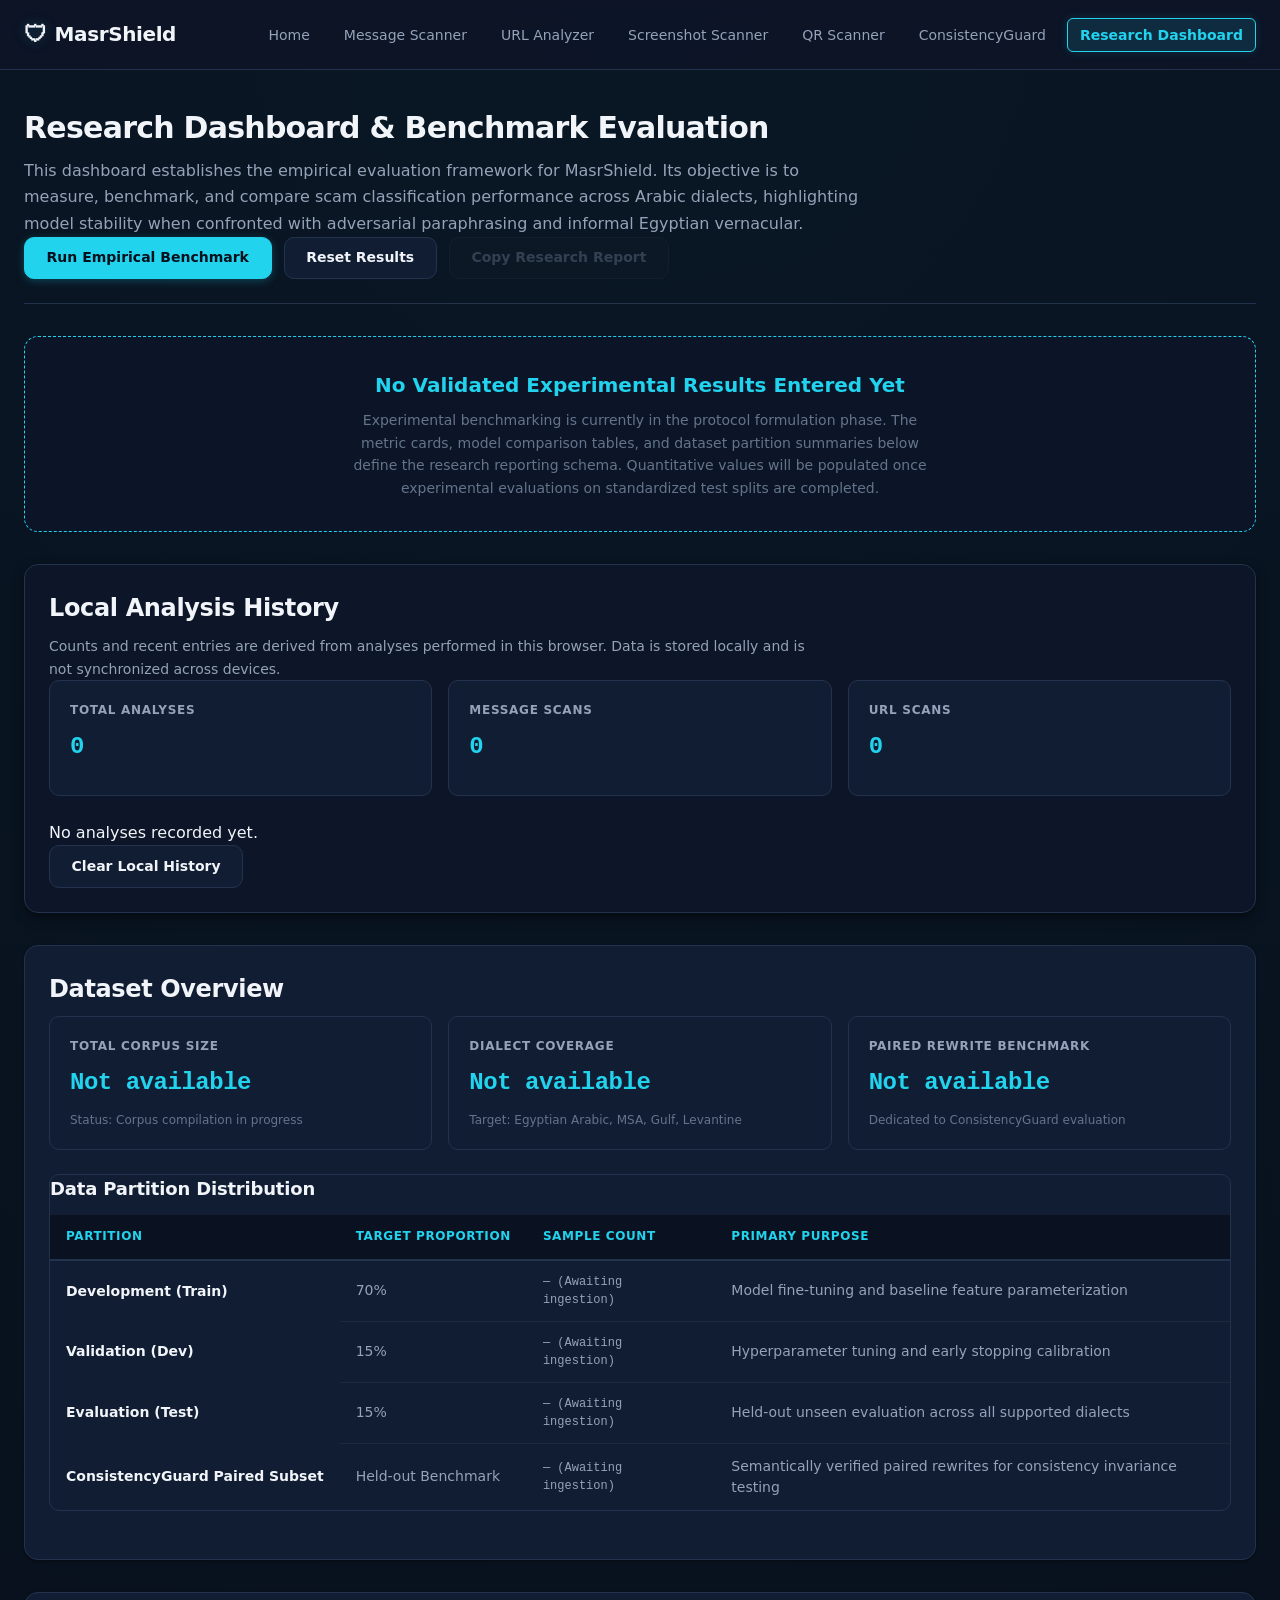
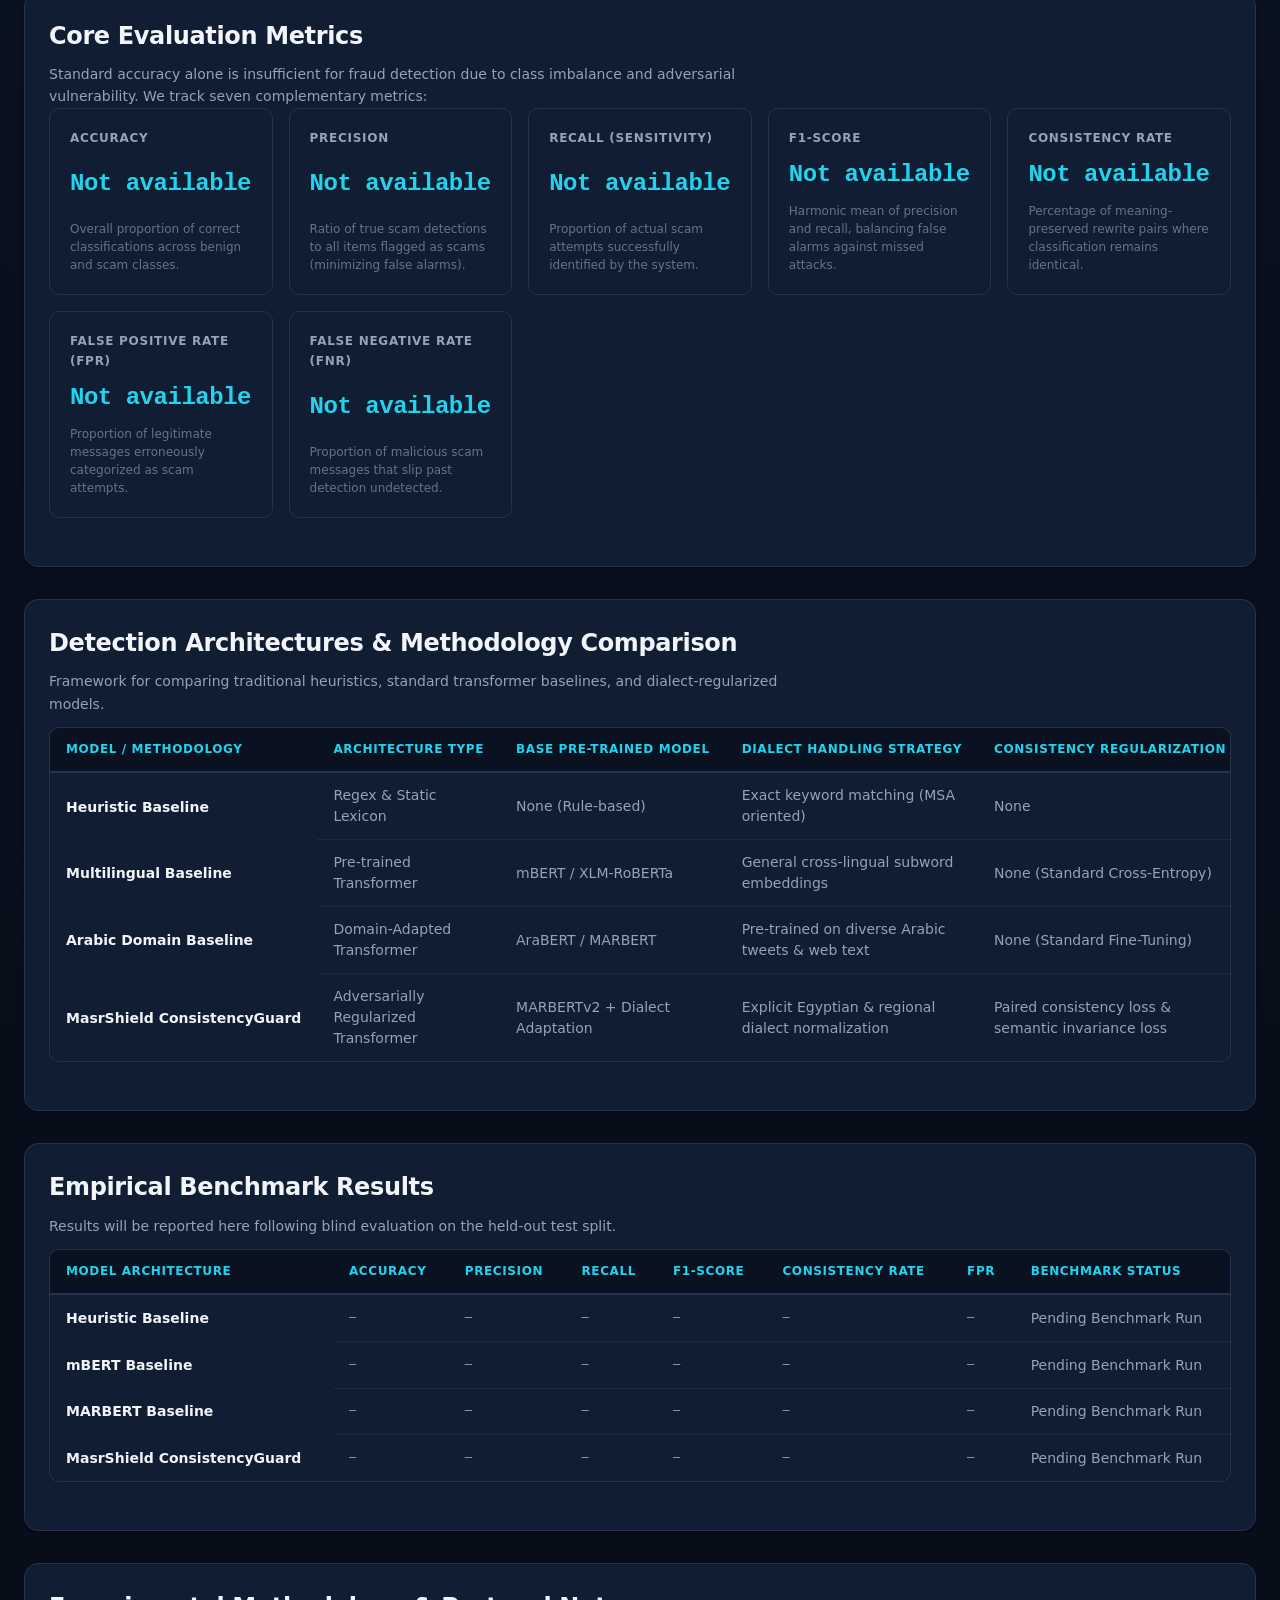
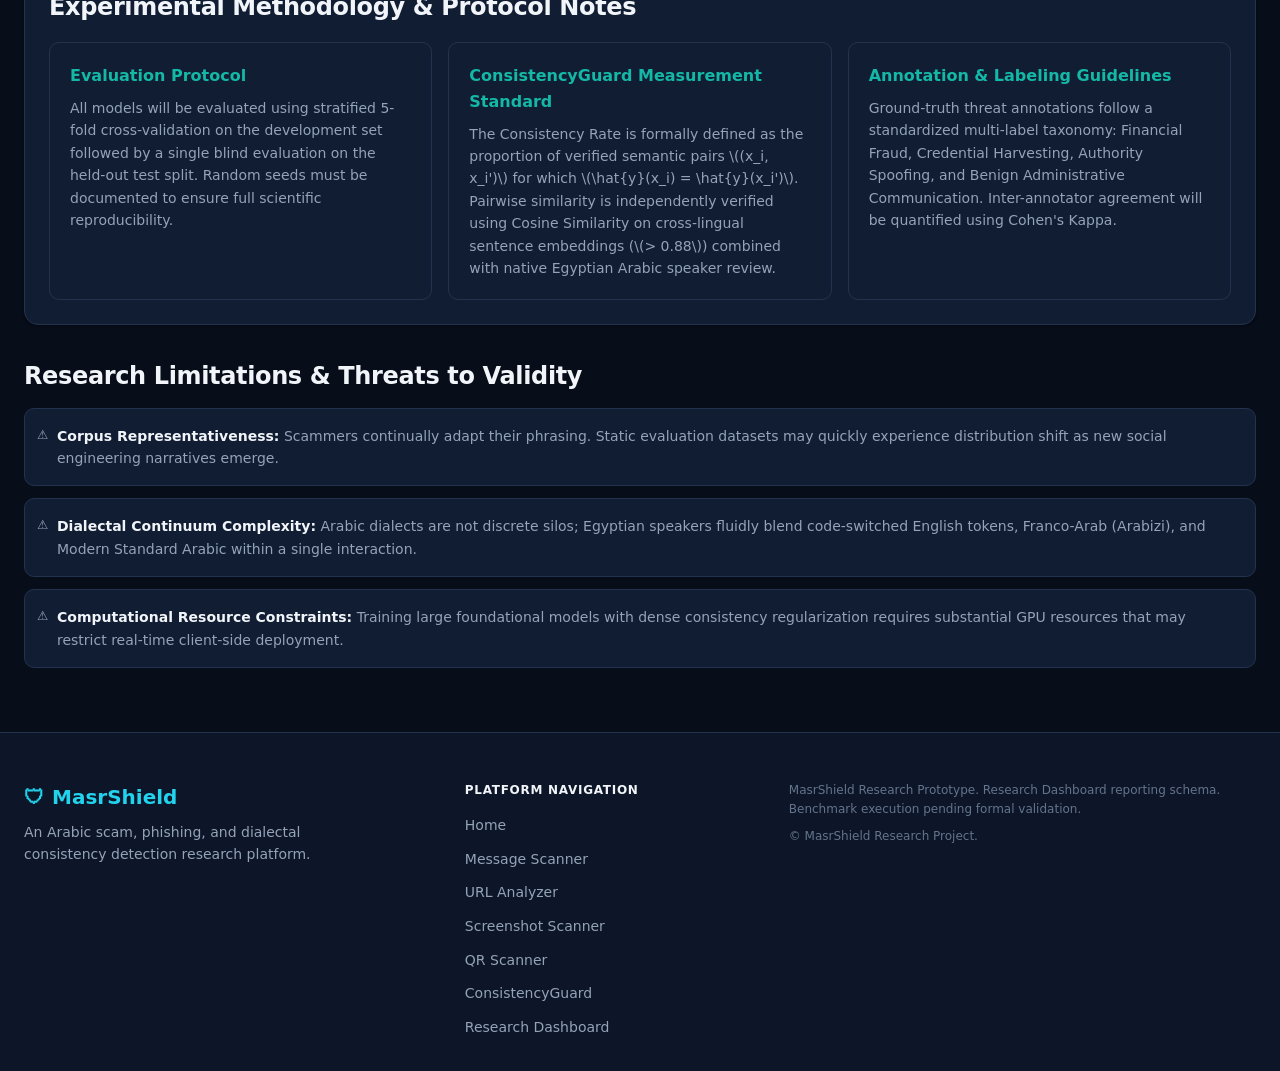
==== commit 1814ff92: "Wire analysis results to Dashboard via local storage" ====
--- a/pages/research-dashboard.html
+++ b/pages/research-dashboard.html
@@ -50,6 +50,34 @@
         </p>
       </div>
 
+<!-- Local Analysis History (derived from browser storage) -->
+      <section class="results-section" aria-labelledby="history-heading">
+        <h2 id="history-heading" class="section-title">Local Analysis History</h2>
+        <p class="section-note">
+          Counts and recent entries are derived from analyses performed in this browser. Data is stored locally and is not synchronized across devices.
+        </p>
+        <div class="evaluation-summary-grid">
+          <article class="metric-card">
+            <h3 class="metric-label">Total Analyses</h3>
+            <p class="metric-value" id="history-total">0</p>
+          </article>
+          <article class="metric-card">
+            <h3 class="metric-label">Message Scans</h3>
+            <p class="metric-value" id="history-messages">0</p>
+          </article>
+          <article class="metric-card">
+            <h3 class="metric-label">URL Scans</h3>
+            <p class="metric-value" id="history-urls">0</p>
+          </article>
+        </div>
+        <ul class="indicators-list" id="history-list">
+          <li>No analyses recorded yet.</li>
+        </ul>
+        <div class="form-actions">
+          <button type="button" id="clear-history-btn" class="btn btn-secondary">Clear Local History</button>
+        </div>
+      </section>
+
       <!-- Dataset Overview Section -->
       <section class="dataset-overview-section" aria-labelledby="dataset-heading">
         <h2 id="dataset-heading" class="section-title">Dataset Overview</h2>
--- a/pages/css/style.css
+++ b/pages/css/style.css
@@ -576,7 +576,21 @@
 .consistency-input-section,
 .extracted-text-section,
 .qr-content-section,
-.qr-url-analysis-section {
+.qr-url-analysis-section,
+.url-input-section,
+.url-structure-section,
+.url-indicators-section,
+.url-assessment-section,
+.indicators-section,
+.ocr-notes-section,
+.benchmark-results-section,
+.comparison-table-section,
+.dataset-overview-section,
+.evaluation-metrics-section,
+.experimental-notes-section,
+.models-comparison-section,
+.indicators-explanation-section,
+.indicators-shift-section {
   background-color: var(--bg-card);
   border: 1px solid var(--border-color);
   border-radius: var(--radius-lg);
--- a/pages/css/responsive.css
+++ b/pages/css/responsive.css
@@ -216,6 +216,20 @@
   .extracted-text-section,
   .qr-content-section,
   .qr-url-analysis-section,
+  .url-input-section,
+  .url-structure-section,
+  .url-indicators-section,
+  .url-assessment-section,
+  .indicators-section,
+  .ocr-notes-section,
+  .benchmark-results-section,
+  .comparison-table-section,
+  .dataset-overview-section,
+  .evaluation-metrics-section,
+  .experimental-notes-section,
+  .models-comparison-section,
+  .indicators-explanation-section,
+  .indicators-shift-section,
   .research-focus-section {
     padding: var(--space-4);
     border-radius: var(--radius-md);
